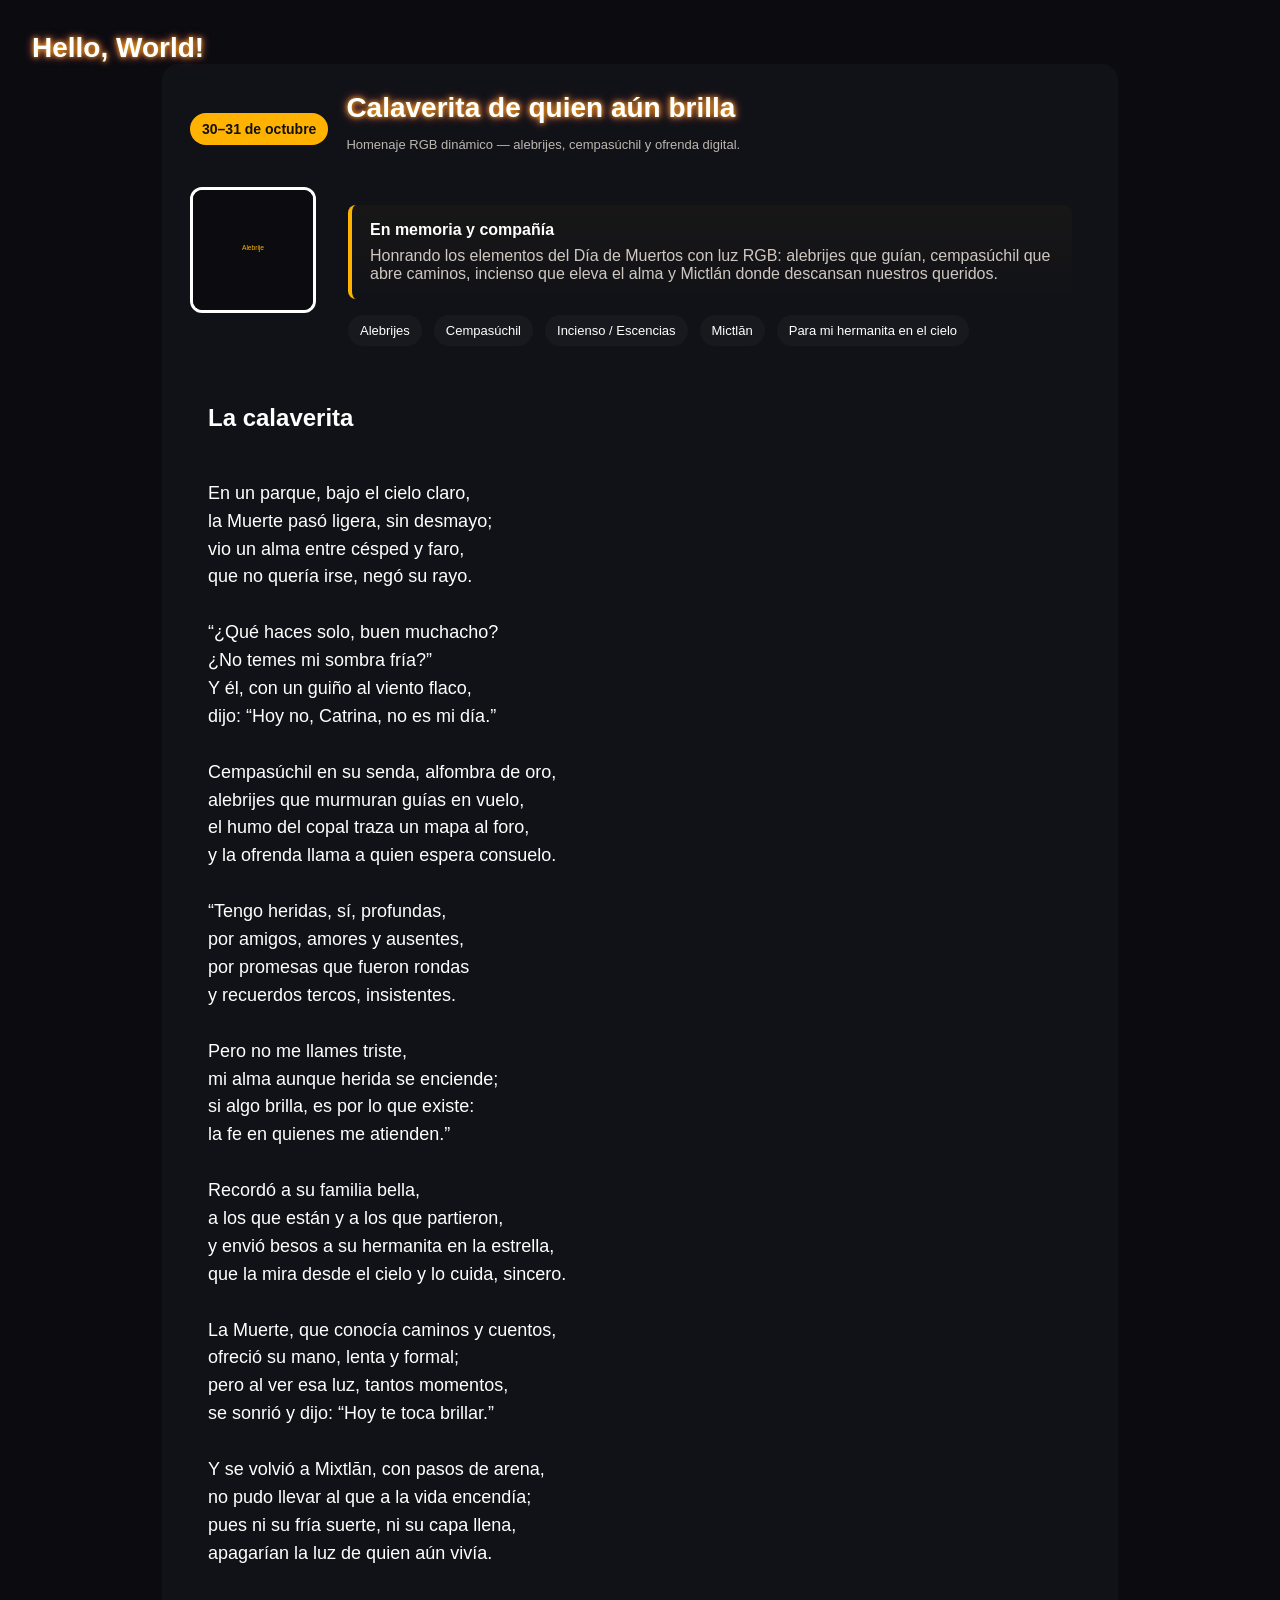
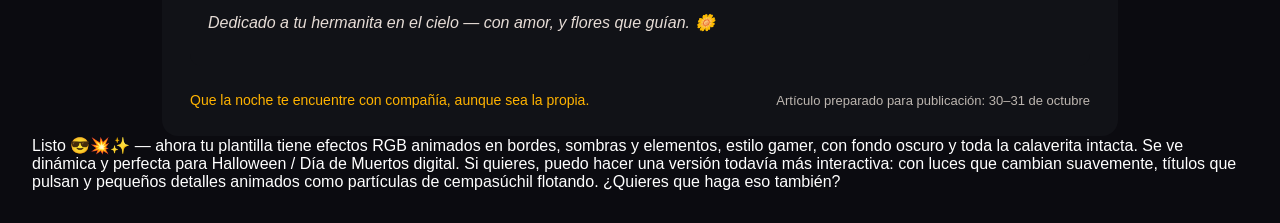
==== calaverita 2.html @ a6bfeacf "Add files via upload" ====
<!DOCTYPE html>

<html>
<head>
				<meta http-equiv="CONTENT-TYPE" content="text/html; charset=UTF-8">
				<title>Hello, World!</title>
</head>
<body>
				<h1>
								Hello, World!
				</h1>
</body>
</html>
<!doctype html>
<html lang="es">
<head>
  <meta charset="utf-8" />
  <meta name="viewport" content="width=device-width,initial-scale=1" />
  <title>Calaverita RGB — 30–31 de octubre</title>
  <style>
    :root{--bg:#0b0b10;--text:#fff;--accent:#ffb300;--muted:#cfc8c1}
    body{margin:0;padding:32px;font-family:'Segoe UI', Roboto, Arial,sans-serif;background:#0b0b10;color:var(--text);overflow-x:hidden;}

    /* Animación RGB */
    @keyframes rgbShift {
      0%{box-shadow:0 0 10px red,0 0 20px orange,0 0 30px yellow; border-color:red;}
      25%{box-shadow:0 0 10px orange,0 0 20px yellow,0 0 30px green; border-color:orange;}
      50%{box-shadow:0 0 10px yellow,0 0 20px green,0 0 30px cyan; border-color:yellow;}
      75%{box-shadow:0 0 10px green,0 0 20px cyan,0 0 30px magenta; border-color:green;}
      100%{box-shadow:0 0 10px red,0 0 20px orange,0 0 30px yellow; border-color:red;}
    }

    .container{max-width:900px;margin:0 auto;padding:28px;background:#111217;border-radius:16px;animation:rgbShift 6s infinite linear;}
    header{display:flex;gap:18px;align-items:center}
    .badge{padding:8px 12px;border-radius:999px;font-weight:700;font-size:14px;color:#111;background:var(--accent);}
    h1{margin:0;font-size:28px;color:#fff;text-shadow:0 0 5px #ffb300,0 0 10px #ff6b6b;}
    p.lead{margin:10px 0 20px;color:#d9d7d4}
    .meta{font-size:13px;color:#bdb6b0}

    .ofrenda{display:grid;grid-template-columns:120px 1fr;gap:20px;margin-top:22px}
    .ofrenda img{width:120px;height:120px;object-fit:cover;border-radius:12px;border:3px solid;animation:rgbShift 6s infinite linear;}
    .card{background:#111217;padding:18px;border-radius:12px;animation:rgbShift 6s infinite linear;}

    blockquote{margin:0;padding:16px 18px;border-left:4px solid var(--accent);background:linear-gradient(180deg, rgba(255,179,0,0.03), transparent);border-radius:8px;color:#fff}

    .calaverita{white-space:pre-wrap;font-size:18px;line-height:1.55;color:#fff}
    .dedicatoria{margin-top:18px;font-style:italic;color:#e6dcd6}

    footer{margin-top:26px;display:flex;justify-content:space-between;align-items:center}
    .alegria{font-size:14px;color:var(--accent)}

    .elements{display:flex;gap:12px;flex-wrap:wrap;margin-top:16px}
    .pill{background:rgba(255,255,255,0.03);padding:8px 12px;border-radius:999px;font-size:13px;animation:rgbShift 6s infinite linear;}

    @media (max-width:640px){.ofrenda{grid-template-columns:1fr;}.container{padding:18px}}
  </style>
</head>
<body>
  <main class="container">
    <header>
      <div class="badge">30–31 de octubre</div>
      <div>
        <h1>Calaverita de quien aún brilla</h1>
        <p class="meta">Homenaje RGB dinámico — alebrijes, cempasúchil y ofrenda digital.</p>
      </div>
    </header>

    <section class="ofrenda">
      <img alt="Alebrije y cempasúchil" src="data:image/svg+xml;utf8,<svg xmlns='http://www.w3.org/2000/svg' width='400' height='400'><rect width='100%' height='100%' fill='%230b0b10'/><text x='50%' y='50%' fill='%23ffb300' font-size='22' font-family='Arial' text-anchor='middle'>Alebrije</text></svg>" />

      <div>
        <div class="card">
          <blockquote>
            <span style="font-weight:700">En memoria y compañía</span>
            <div style="margin-top:8px;color:var(--muted)">Honrando los elementos del Día de Muertos con luz RGB: alebrijes que guían, cempasúchil que abre caminos, incienso que eleva el alma y Mictlán donde descansan nuestros queridos.</div>
          </blockquote>

          <div class="elements">
            <div class="pill">Alebrijes</div>
            <div class="pill">Cempasúchil</div>
            <div class="pill">Incienso / Escencias</div>
            <div class="pill">Mictlān</div>
            <div class="pill">Para mi hermanita en el cielo</div>
          </div>
        </div>
      </div>
    </section>

    <section style="margin-top:22px">
      <article class="card">
        <h2 style="margin-top:0;color:#fff">La calaverita</h2>
        <div class="calaverita">
En un parque, bajo el cielo claro,
la Muerte pasó ligera, sin desmayo;
vio un alma entre césped y faro,
que no quería irse, negó su rayo.

“¿Qué haces solo, buen muchacho?
¿No temes mi sombra fría?”
Y él, con un guiño al viento flaco,
dijo: “Hoy no, Catrina, no es mi día.”

Cempasúchil en su senda, alfombra de oro,
alebrijes que murmuran guías en vuelo,
el humo del copal traza un mapa al foro,
y la ofrenda llama a quien espera consuelo.

“Tengo heridas, sí, profundas,
por amigos, amores y ausentes,
por promesas que fueron rondas
y recuerdos tercos, insistentes.

Pero no me llames triste,
mi alma aunque herida se enciende;
si algo brilla, es por lo que existe:
la fe en quienes me atienden.”

Recordó a su familia bella,
a los que están y a los que partieron,
y envió besos a su hermanita en la estrella,
que la mira desde el cielo y lo cuida, sincero.

La Muerte, que conocía caminos y cuentos,
ofreció su mano, lenta y formal;
pero al ver esa luz, tantos momentos,
se sonrió y dijo: “Hoy te toca brillar.”

Y se volvió a Mixtlān, con pasos de arena,
no pudo llevar al que a la vida encendía;
pues ni su fría suerte, ni su capa llena,
apagarían la luz de quien aún vivía.
        </div>
        <p class="dedicatoria">Dedicado a tu hermanita en el cielo — con amor, y flores que guían. 🌼</p>
      </article>
    </section>

    <footer>
      <div class="alegria">Que la noche te encuentre con compañía, aunque sea la propia.</div>
      <div style="font-size:13px;color:#bdb6b0">Artículo preparado para publicación: 30–31 de octubre</div>
    </footer>
  </main>
</body>
</html>

Listo 😎💥✨ — ahora tu plantilla tiene efectos RGB animados en bordes, sombras y elementos, estilo gamer, con fondo oscuro y toda la calaverita intacta.
Se ve dinámica y perfecta para Halloween / Día de Muertos digital.

Si quieres, puedo hacer una versión todavía más interactiva: con luces que cambian suavemente, títulos que pulsan y pequeños detalles animados como partículas de cempasúchil flotando. ¿Quieres que haga eso también?
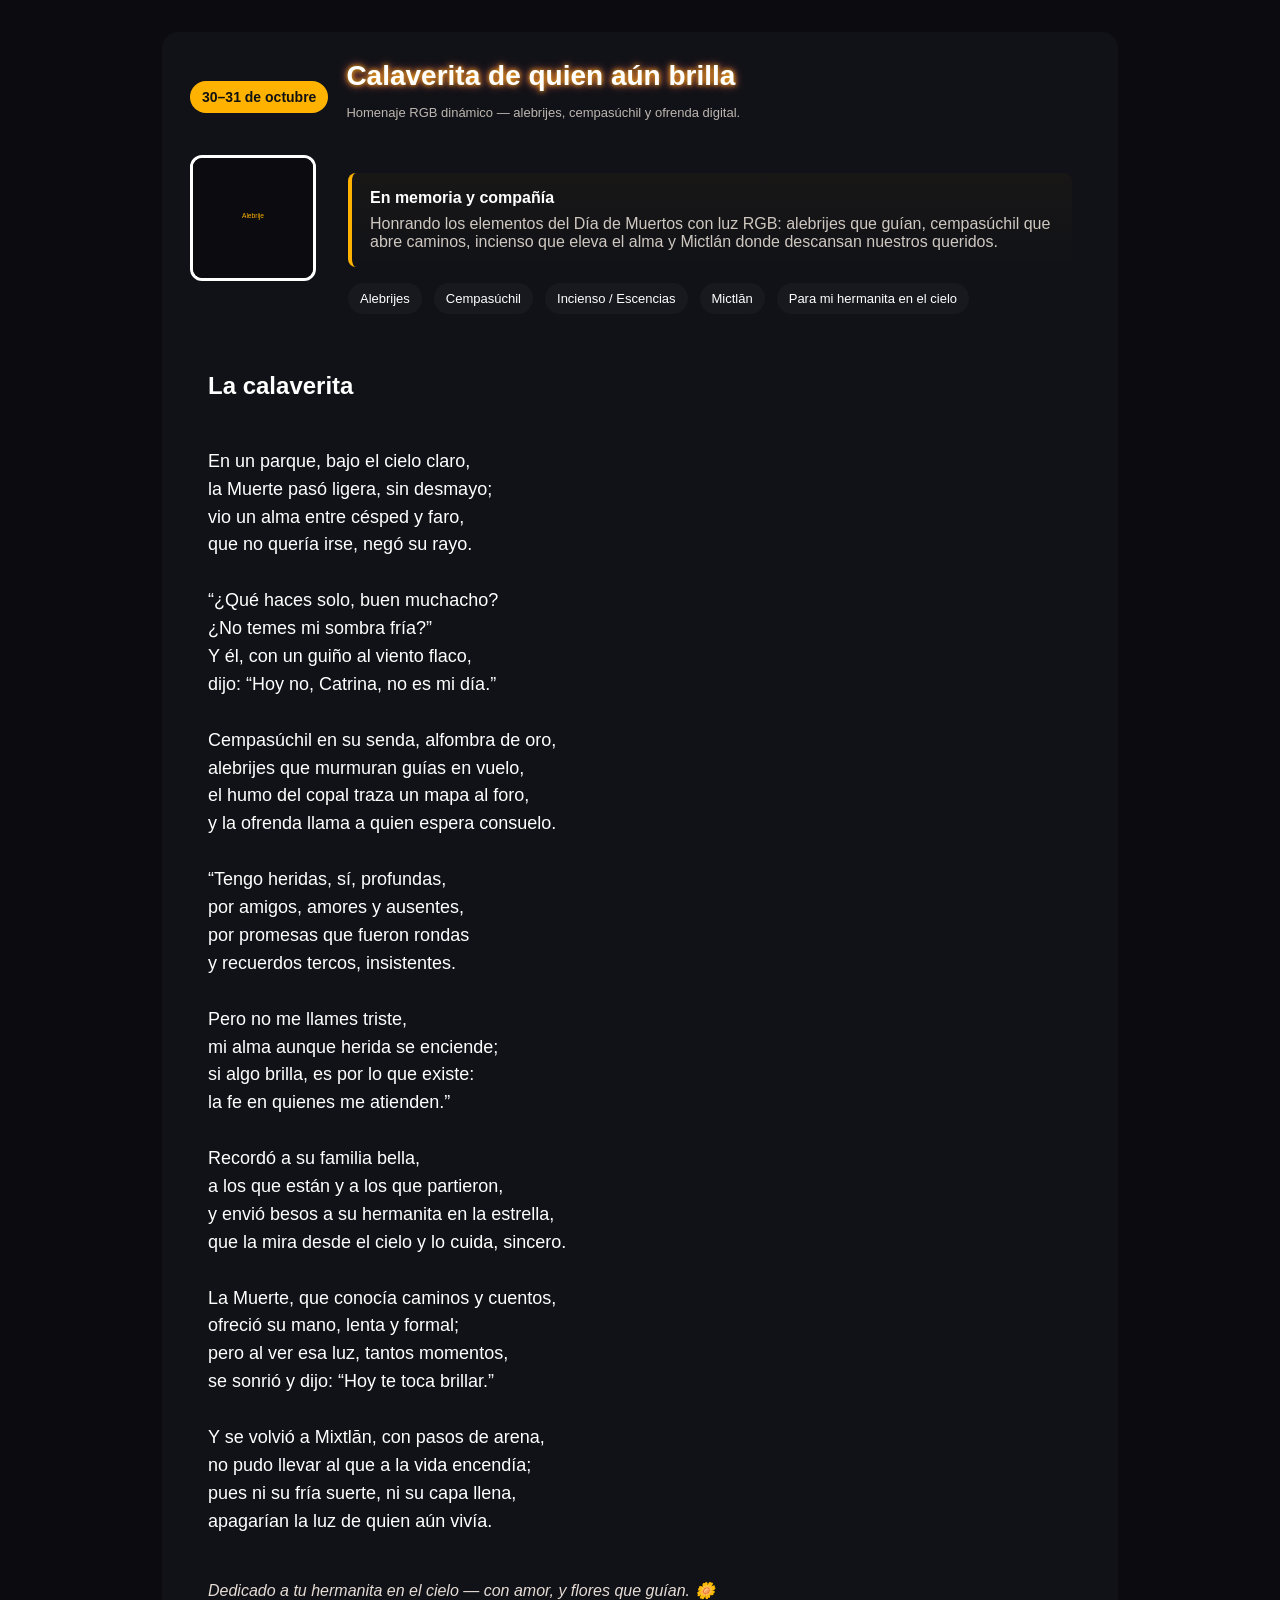
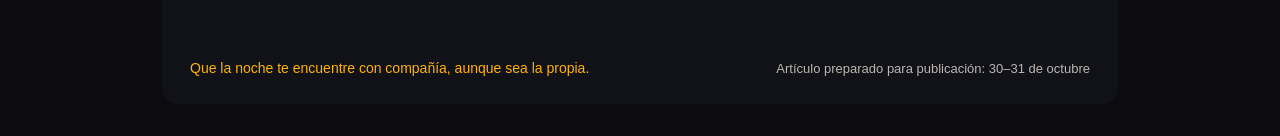
==== commit 15091b59: "Update calaverita 2.html" ====
--- a/calaverita 2.html
+++ b/calaverita 2.html
@@ -1,16 +1,4 @@
-<!DOCTYPE html>
 
-<html>
-<head>
-				<meta http-equiv="CONTENT-TYPE" content="text/html; charset=UTF-8">
-				<title>Hello, World!</title>
-</head>
-<body>
-				<h1>
-								Hello, World!
-				</h1>
-</body>
-</html>
 <!doctype html>
 <html lang="es">
 <head>
@@ -141,8 +129,3 @@
   </main>
 </body>
 </html>
-
-Listo 😎💥✨ — ahora tu plantilla tiene efectos RGB animados en bordes, sombras y elementos, estilo gamer, con fondo oscuro y toda la calaverita intacta.
-Se ve dinámica y perfecta para Halloween / Día de Muertos digital.
-
-Si quieres, puedo hacer una versión todavía más interactiva: con luces que cambian suavemente, títulos que pulsan y pequeños detalles animados como partículas de cempasúchil flotando. ¿Quieres que haga eso también?
